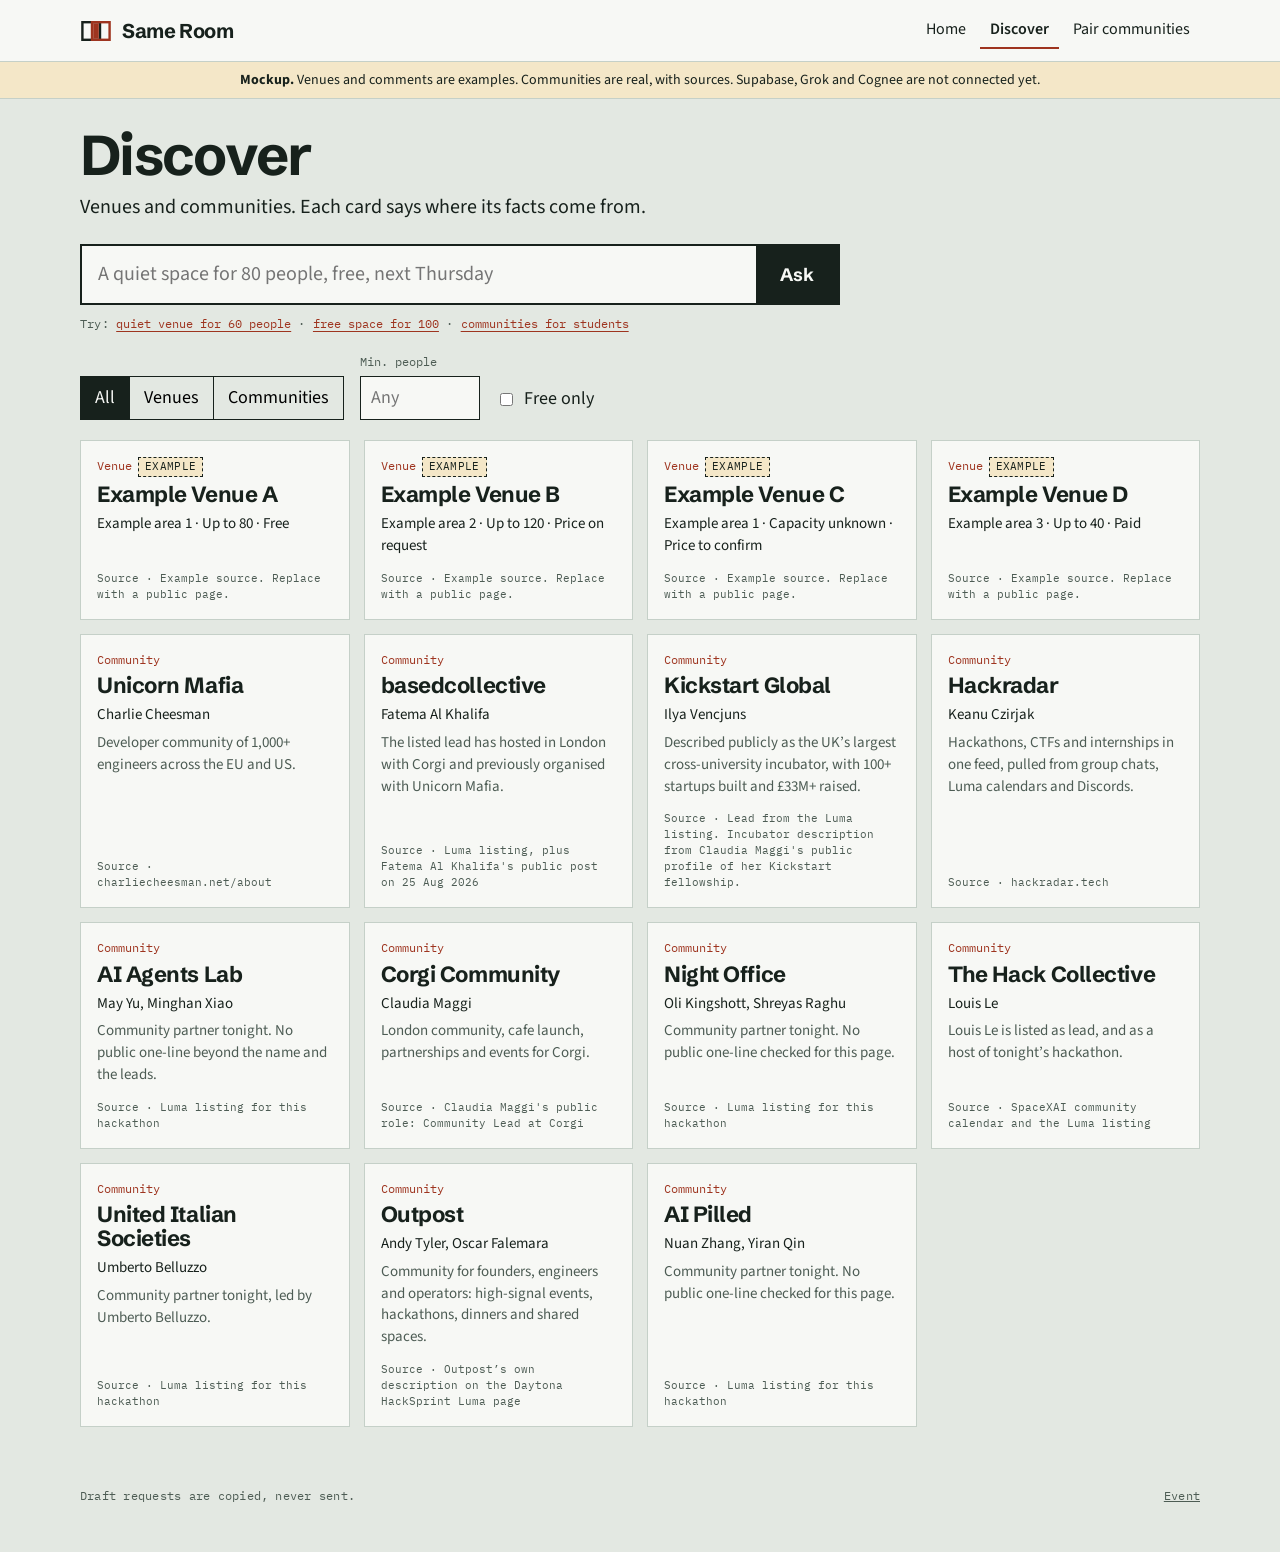
==== discover.html @ 117f5803 "Add the Same Room portal mockup: home, Discover and entity pages Every page reads data through asset" ====
<!doctype html>
<html lang="en">
  <head>
    <meta charset="utf-8" />
    <meta name="viewport" content="width=device-width, initial-scale=1" />
    <title>Discover — Same Room</title>
    <link rel="icon" href="assets/logo.svg" type="image/svg+xml" />
    <link rel="preconnect" href="https://fonts.googleapis.com" />
    <link rel="preconnect" href="https://fonts.gstatic.com" crossorigin />
    <link
      href="https://fonts.googleapis.com/css2?family=IBM+Plex+Mono:wght@400;500&family=Schibsted+Grotesk:wght@500;700&family=Source+Sans+3:wght@400;600&display=swap"
      rel="stylesheet"
    />
    <link rel="stylesheet" href="styles.css" />
  </head>
  <body data-page="discover">
    <main class="portal" id="discover"></main>
    <footer class="foot">
      <p class="meta">Draft requests are copied, never sent.</p>
      <p class="meta"><a href="https://luma.com/eveur09a">Event</a></p>
    </footer>
    <noscript>Discover needs JavaScript.</noscript>
    <script src="data.js"></script>
    <script src="assets/portal-api.js"></script>
    <script src="assets/portal.js"></script>
    <script src="discover.js"></script>
  </body>
</html>
---- styles.css ----
:root {
  --mist: #e3e8e2;
  --ink: #17211c;
  --card: #f7f8f5;
  --line: #c5d0c8;
  --band: #9e341f;
  --quiet: #4d5c54;
  --focus: #1f6b4a;
  --ok: #e3efe7;
  --amber: #f4e7c8;
  --display: "Schibsted Grotesk", "Avenir Next", "Segoe UI", sans-serif;
  --body: "Source Sans 3", "Avenir Next", "Segoe UI", sans-serif;
  --mono: "IBM Plex Mono", ui-monospace, monospace;
}

* { box-sizing: border-box; }

html { scroll-behavior: smooth; }

body {
  margin: 0;
  min-height: 100vh;
  background: var(--mist);
  color: var(--ink);
  font-family: var(--body);
  font-size: 18px;
  line-height: 1.45;
}

a { color: inherit; }

:focus-visible {
  outline: 2px solid var(--focus);
  outline-offset: 3px;
}

.top, .foot, .desk, .event, .portal, .site-inner {
  width: min(1120px, calc(100% - 32px));
  margin-inline: auto;
}

.top { padding: 28px 0 8px; }

.eyebrow, .meta, .source, .hint {
  font-family: var(--mono);
  font-size: 12px;
  letter-spacing: 0.02em;
  color: var(--quiet);
}

h1, h2, .sheet-title {
  font-family: var(--display);
  font-weight: 700;
  letter-spacing: -0.03em;
  margin: 0;
}

h1 { font-size: clamp(40px, 6vw, 68px); line-height: 0.92; }

.lede { max-width: 38rem; font-size: 20px; margin: 10px 0 0; }

.freeze {
  margin: 14px 0 0;
  padding: 8px 12px;
  border-left: 4px solid var(--band);
  background: var(--card);
  font-size: 15px;
}

.desk {
  display: grid;
  grid-template-columns: minmax(260px, 320px) 1fr;
  gap: 22px;
  padding: 22px 0 40px;
  align-items: start;
}

.roster, .composer {
  display: flex;
  flex-direction: column;
  gap: 10px;
}

.roster {
  position: sticky;
  top: 12px;
  max-height: calc(100vh - 24px);
  overflow: auto;
}

.label {
  font-family: var(--mono);
  font-size: 12px;
  font-weight: 500;
  letter-spacing: 0.04em;
  text-transform: uppercase;
  color: var(--quiet);
  margin: 18px 0 0;
}

.roster .label,
.composer > .label { margin: 0 0 4px; }

.badges { display: flex; flex-direction: column; gap: 10px; }

.badge {
  display: block;
  width: 100%;
  text-align: left;
  padding: 12px 12px 12px 14px;
  border: 1px solid var(--line);
  background: transparent;
  color: inherit;
  font: inherit;
  cursor: pointer;
}

.badge strong { display: block; font-family: var(--display); font-size: 18px; }
.badge .leads { color: var(--band); font-size: 14px; }
.badge .focus { display: block; margin-top: 4px; color: var(--quiet); font-size: 14px; }

.badge[aria-pressed="true"] {
  background: var(--card);
  border-color: var(--ink);
  box-shadow: inset 4px 0 0 var(--band);
}

.field { display: flex; flex-direction: column; gap: 6px; }
.field span { font-family: var(--mono); font-size: 12px; color: var(--quiet); }

input, textarea {
  width: 100%;
  border: 1px solid var(--ink);
  background: var(--card);
  color: var(--ink);
  font: inherit;
  padding: 10px 12px;
}

textarea { min-height: 96px; resize: vertical; }

.row { display: grid; grid-template-columns: 1fr 1fr; gap: 10px; }

.suggestion {
  align-self: flex-start;
  border: 0;
  background: transparent;
  color: var(--band);
  font: inherit;
  font-size: 15px;
  padding: 0;
  cursor: pointer;
  text-decoration: underline;
  text-underline-offset: 3px;
}

.sheet {
  margin-top: 8px;
  background: var(--card);
  border: 1px solid var(--ink);
  position: relative;
}

.sheet::before {
  content: "";
  display: block;
  height: 16px;
  background: radial-gradient(circle at 12px 8px, var(--mist) 4px, transparent 4.5px) 0 0 / 24px 16px;
  border-bottom: 1px solid var(--line);
}

.sheet-body { padding: 18px 18px 20px; }

.sheet-kicker {
  font-family: var(--mono);
  font-size: 12px;
  color: var(--band);
  margin: 0 0 8px;
}

.sheet-title { font-size: clamp(28px, 4vw, 42px); line-height: 1; }

.reason { margin: 12px 0 0; }

.facts { display: grid; grid-template-columns: 1fr 1fr; gap: 12px; margin-top: 16px; }
.facts .again { margin-top: 12px; }
.facts dt { font-family: var(--mono); font-size: 12px; color: var(--quiet); }
.facts dd { margin: 2px 0 0; }

.actions { display: flex; gap: 16px; align-items: center; margin-top: 14px; }

.publish {
  display: inline-block;
  background: var(--band);
  color: #fff;
  text-decoration: none;
  padding: 12px 16px;
  font-family: var(--display);
  font-weight: 700;
}

.publish[aria-disabled="true"] {
  background: var(--quiet);
  pointer-events: none;
}

.ask { margin: 8px 0 0; padding-left: 18px; }
.ask li + li { margin-top: 4px; }

.invite { display: flex; justify-content: space-between; gap: 12px; padding: 6px 0; border-bottom: 1px solid var(--line); }
.invite b { font-weight: 600; }

.note {
  display: block;
  width: 100%;
  margin: 8px 0 0;
  padding: 12px;
  background: var(--mist);
  white-space: pre-wrap;
}

.foot {
  padding: 0 0 36px;
  display: flex;
  justify-content: space-between;
  gap: 16px;
  flex-wrap: wrap;
}

.event { padding: 36px 0 64px; }
.event .sheet { max-width: 760px; }

.sources { margin-top: 22px; }
.sources li { margin: 4px 0; }

.warn {
  max-width: 760px;
  padding: 16px;
  background: var(--card);
  border: 1px solid var(--ink);
}

/* Portal shell */

.sr-only {
  position: absolute;
  width: 1px; height: 1px;
  overflow: hidden;
  clip: rect(0 0 0 0);
  white-space: nowrap;
}

.site { border-bottom: 1px solid var(--line); background: var(--card); }

.site-inner {
  display: flex;
  justify-content: space-between;
  align-items: center;
  gap: 16px;
  padding: 12px 0;
  flex-wrap: wrap;
}

.brand {
  display: flex;
  align-items: center;
  gap: 10px;
  text-decoration: none;
  font-family: var(--display);
  font-weight: 700;
  font-size: 20px;
  letter-spacing: -0.02em;
}

.site nav { display: flex; gap: 4px; flex-wrap: wrap; }

.site nav a {
  text-decoration: none;
  padding: 6px 10px;
  font-size: 16px;
  border-bottom: 2px solid transparent;
}

.site nav a[aria-current="page"] { border-bottom-color: var(--band); font-weight: 600; }

.mock-banner {
  margin: 0;
  padding: 8px 16px;
  background: var(--amber);
  border-bottom: 1px solid var(--line);
  font-size: 14px;
  text-align: center;
}

.portal { padding: 28px 0 48px; }

.hero { padding: 24px 0 8px; }
.hero h1 { font-size: clamp(44px, 8vw, 88px); }

.page-title { font-size: clamp(36px, 5vw, 56px); line-height: 1; }

.askbar {
  display: flex;
  margin-top: 22px;
  max-width: 760px;
  border: 2px solid var(--ink);
  background: var(--card);
}

.askbar input { border: 0; font-size: 20px; padding: 14px 16px; }
.askbar input:focus-visible { outline-offset: -4px; }

.askbar button, .secondary, .tabs button {
  font: inherit;
  cursor: pointer;
}

.askbar button {
  border: 0;
  background: var(--ink);
  color: var(--card);
  padding: 0 24px;
  font-family: var(--display);
  font-weight: 700;
  font-size: 18px;
}

.askbar + .hint { margin-top: 10px; }

.linklike {
  border: 0;
  background: none;
  padding: 0;
  font: inherit;
  color: var(--band);
  text-decoration: underline;
  text-underline-offset: 3px;
  cursor: pointer;
}

.paths {
  display: grid;
  grid-template-columns: repeat(3, 1fr);
  gap: 14px;
  margin-top: 36px;
}

.path {
  display: flex;
  flex-direction: column;
  gap: 6px;
  padding: 18px;
  border: 1px solid var(--ink);
  background: var(--card);
  text-decoration: none;
}

a.path:hover { box-shadow: inset 0 -4px 0 var(--band); }
.path strong { font-family: var(--display); font-size: 24px; letter-spacing: -0.02em; }
.path span:last-child { color: var(--quiet); }
.path-k { font-family: var(--mono); font-size: 12px; color: var(--band); }
.path-soon { border-style: dashed; background: transparent; }

.band { margin-top: 32px; }
.band > .label { margin-bottom: 10px; }

.pills { display: flex; flex-wrap: wrap; gap: 8px; }

.pill {
  padding: 6px 12px;
  border: 1px solid var(--line);
  background: var(--card);
  text-decoration: none;
  font-size: 15px;
}

.pill:hover { border-color: var(--ink); }

.status { list-style: none; margin: 0; padding: 0; max-width: 760px; }

.status li {
  display: flex;
  justify-content: space-between;
  gap: 12px;
  padding: 10px 0;
  border-bottom: 1px solid var(--line);
}

.state {
  font-family: var(--mono);
  font-size: 12px;
  padding: 2px 8px;
  background: var(--card);
  border: 1px solid var(--line);
  white-space: nowrap;
  align-self: center;
}

.state.live { background: var(--ok); border-color: var(--focus); color: var(--focus); }

/* Discover */

.filters {
  display: flex;
  flex-wrap: wrap;
  align-items: end;
  gap: 16px;
  margin-top: 20px;
}

.tabs { display: flex; border: 1px solid var(--ink); }

.tabs button {
  border: 0;
  background: transparent;
  padding: 8px 14px;
}

.tabs button + button { border-left: 1px solid var(--ink); }
.tabs button[aria-pressed="true"] { background: var(--ink); color: var(--card); }

.field.inline input { width: 120px; padding: 8px 10px; }

.check { display: flex; gap: 8px; align-items: center; padding-bottom: 8px; }
.check input { width: auto; accent-color: var(--band); }

.answer { margin-top: 20px; }
.answer:empty { display: none; }
.answer-mode { margin: 0; }

.tag {
  display: inline-block;
  margin-left: 6px;
  padding: 1px 6px;
  font-family: var(--mono);
  font-size: 11px;
  letter-spacing: 0.03em;
  text-transform: uppercase;
  background: var(--ink);
  color: var(--card);
  vertical-align: middle;
}

.answer-mode .tag { margin-left: 0; }
.tag-example { background: var(--amber); color: var(--ink); border: 1px dashed var(--ink); }
.tag-warn { background: var(--band); }

.warning {
  margin: 10px 0 0;
  padding: 8px 12px;
  border-left: 4px solid var(--band);
  background: var(--card);
  font-size: 15px;
}

.results { margin-top: 20px; transition: opacity 0.15s; }
.results.loading { opacity: 0.4; }
.results > .label { margin-top: 28px; }

.cards {
  display: grid;
  grid-template-columns: repeat(auto-fill, minmax(260px, 1fr));
  gap: 14px;
  margin-top: 10px;
}

.card {
  display: flex;
  flex-direction: column;
  gap: 6px;
  padding: 16px;
  background: var(--card);
  border: 1px solid var(--line);
  text-decoration: none;
}

.card:hover { border-color: var(--ink); box-shadow: inset 4px 0 0 var(--band); }
.card p { margin: 0; }
.card-k { font-family: var(--mono); font-size: 12px; color: var(--band); }
.card-title { font-family: var(--display); font-size: 22px; letter-spacing: -0.02em; line-height: 1.1; }
.card-facts { font-size: 15px; }
.card-body { color: var(--quiet); font-size: 15px; }
.card-source { margin-top: auto !important; padding-top: 8px; font-family: var(--mono); font-size: 11px; color: var(--quiet); }

.reasons { display: flex; flex-wrap: wrap; gap: 6px; }

.chip {
  display: inline-block;
  padding: 2px 8px;
  font-family: var(--mono);
  font-size: 11px;
  border: 1px solid var(--line);
  background: var(--mist);
  text-decoration: none;
}

a.chip:hover { border-color: var(--ink); }
.chip-ok { background: var(--ok); border-color: var(--focus); color: var(--focus); }
.chip-unknown { background: var(--amber); border-style: dashed; border-color: var(--ink); }

.empty { padding: 24px; border: 1px dashed var(--ink); }

.evidence { display: grid; grid-template-columns: repeat(auto-fill, minmax(260px, 1fr)); gap: 10px; margin-top: 8px; }

.ref {
  margin: 0;
  padding: 12px 14px;
  background: var(--card);
  border: 1px solid var(--line);
  border-left: 4px solid var(--quiet);
}

.ref-favorable { border-left-color: var(--focus); }
.ref-unfavorable { border-left-color: var(--band); }
.ref blockquote { margin: 0; }
.ref figcaption { margin-top: 6px; font-family: var(--mono); font-size: 11px; color: var(--quiet); }
.ref figcaption .tag { margin-left: 0; }

.entity { max-width: 760px; }

.factlist { margin: 16px 0; }

.factlist div {
  display: grid;
  grid-template-columns: 160px 1fr;
  gap: 12px;
  padding: 8px 0;
  border-top: 1px solid var(--line);
}

.factlist dt { font-family: var(--mono); font-size: 12px; color: var(--quiet); padding-top: 3px; }
.factlist dd { margin: 0; }
.factlist .unknown { color: var(--quiet); font-style: italic; }

.draft-form { display: flex; flex-direction: column; gap: 10px; max-width: 760px; }

.secondary {
  align-self: flex-start;
  border: 1px solid var(--ink);
  background: var(--card);
  padding: 10px 16px;
  font-family: var(--display);
  font-weight: 700;
}

.publish { border: 0; font: inherit; font-family: var(--display); font-weight: 700; cursor: pointer; }

.draft { max-width: 760px; margin-top: 12px; }
.draft-text { font-family: var(--mono); font-size: 14px; min-height: 200px; }

@media (max-width: 800px) {
  .desk { grid-template-columns: 1fr; }
  .roster { position: static; }
  .badges { flex-direction: row; overflow-x: auto; padding-bottom: 6px; }
  .badge { min-width: 240px; }
  .row, .facts { grid-template-columns: 1fr; }
  .paths { grid-template-columns: 1fr; }
  .factlist div { grid-template-columns: 1fr; gap: 2px; }
  .askbar input { font-size: 17px; }
}

@media (prefers-reduced-motion: reduce) {
  html { scroll-behavior: auto; }
}

@media print {
  .noprint { display: none !important; }
  body { background: white; }
  .event { width: auto; }
}
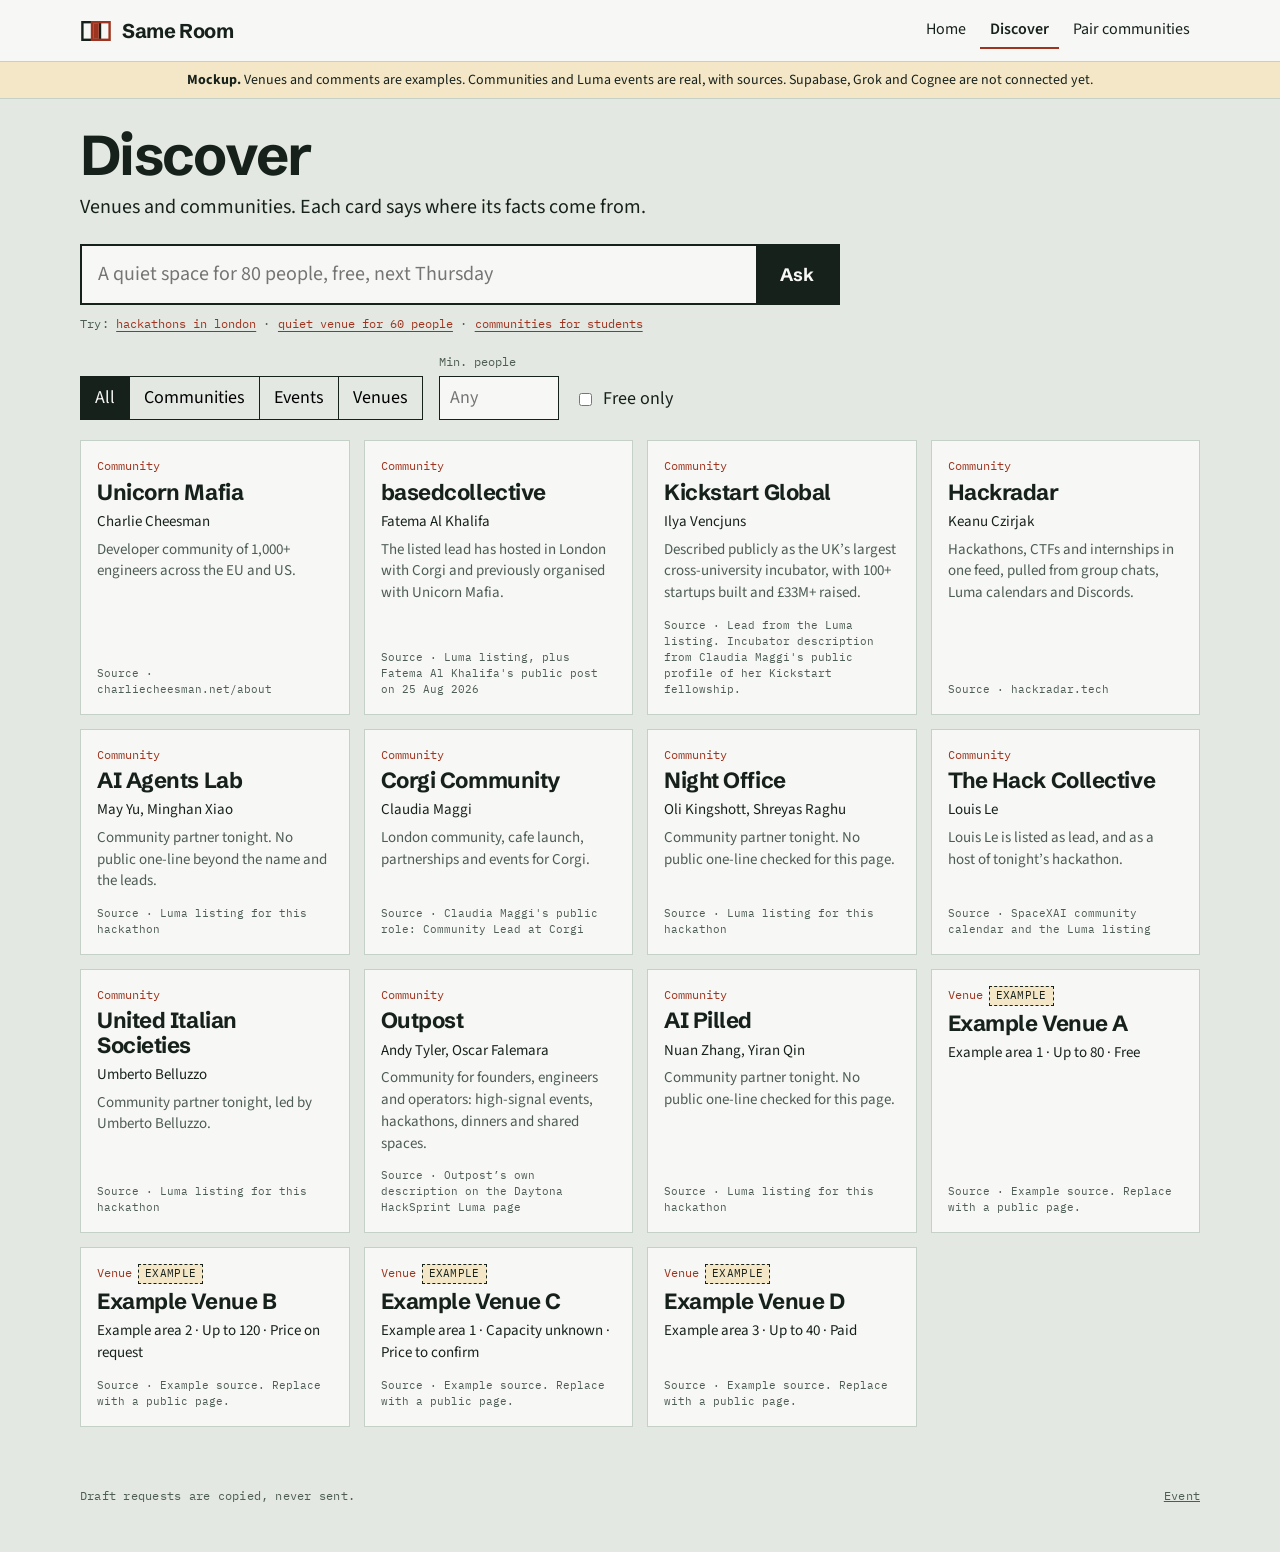
==== commit 562c9880: "Show public Luma events in the portal Discover gets an Events tab and event pages, communities show " ====
--- a/discover.html
+++ b/discover.html
@@ -21,6 +21,7 @@
     </footer>
     <noscript>Discover needs JavaScript.</noscript>
     <script src="data.js"></script>
+    <script src="luma.js"></script>
     <script src="assets/portal-api.js"></script>
     <script src="assets/portal.js"></script>
     <script src="discover.js"></script>
